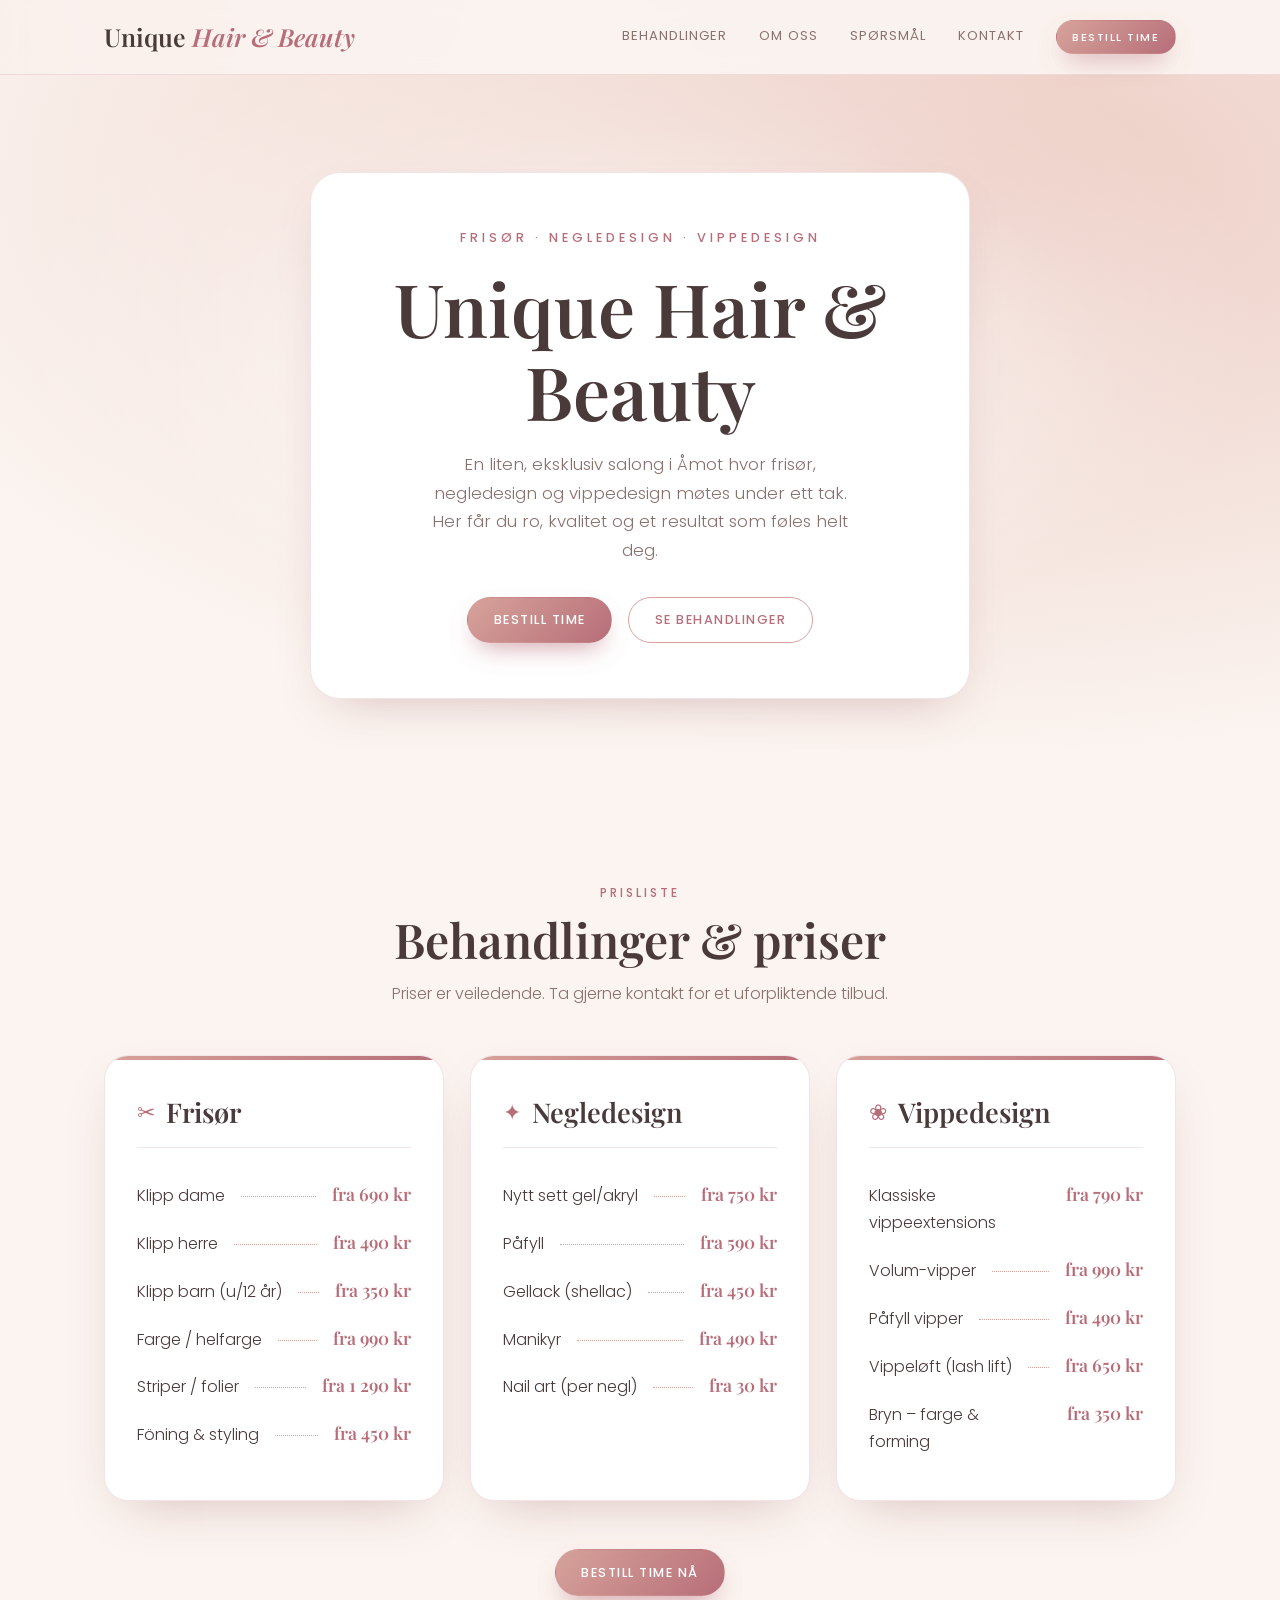
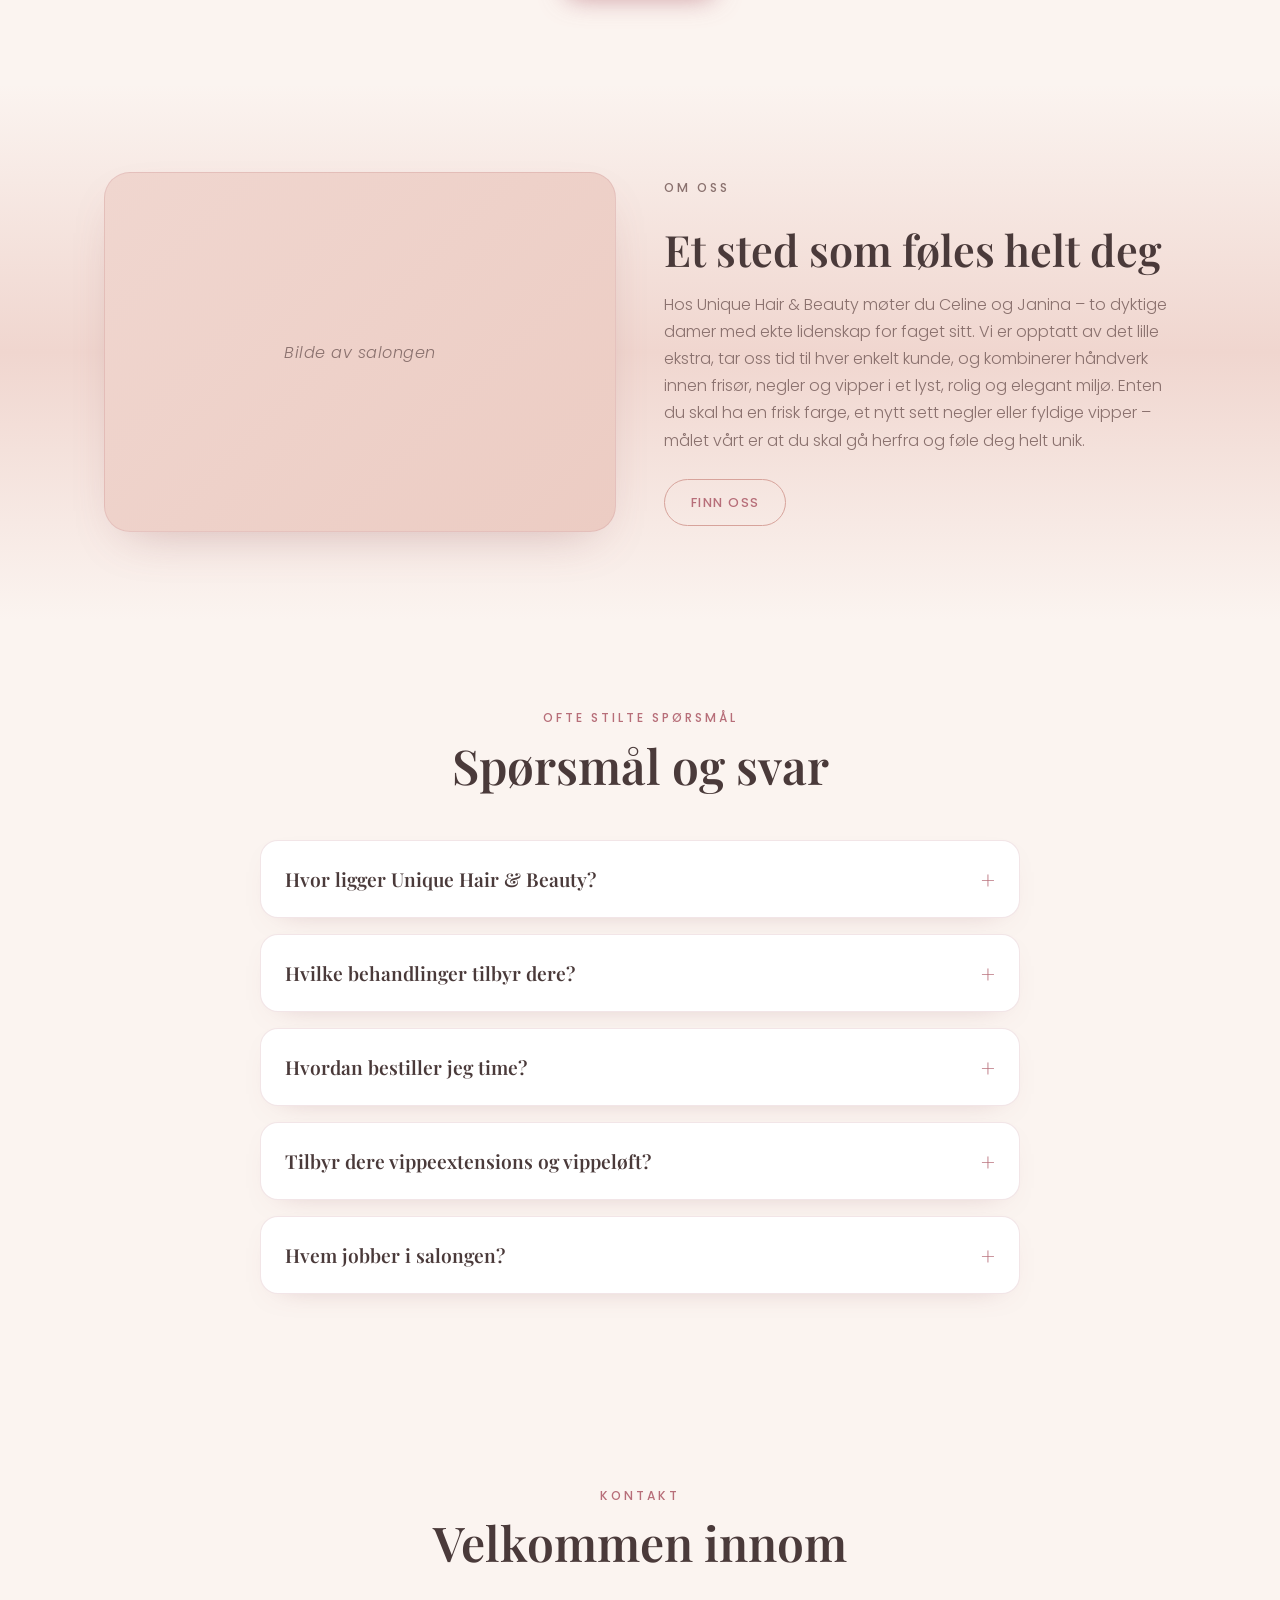
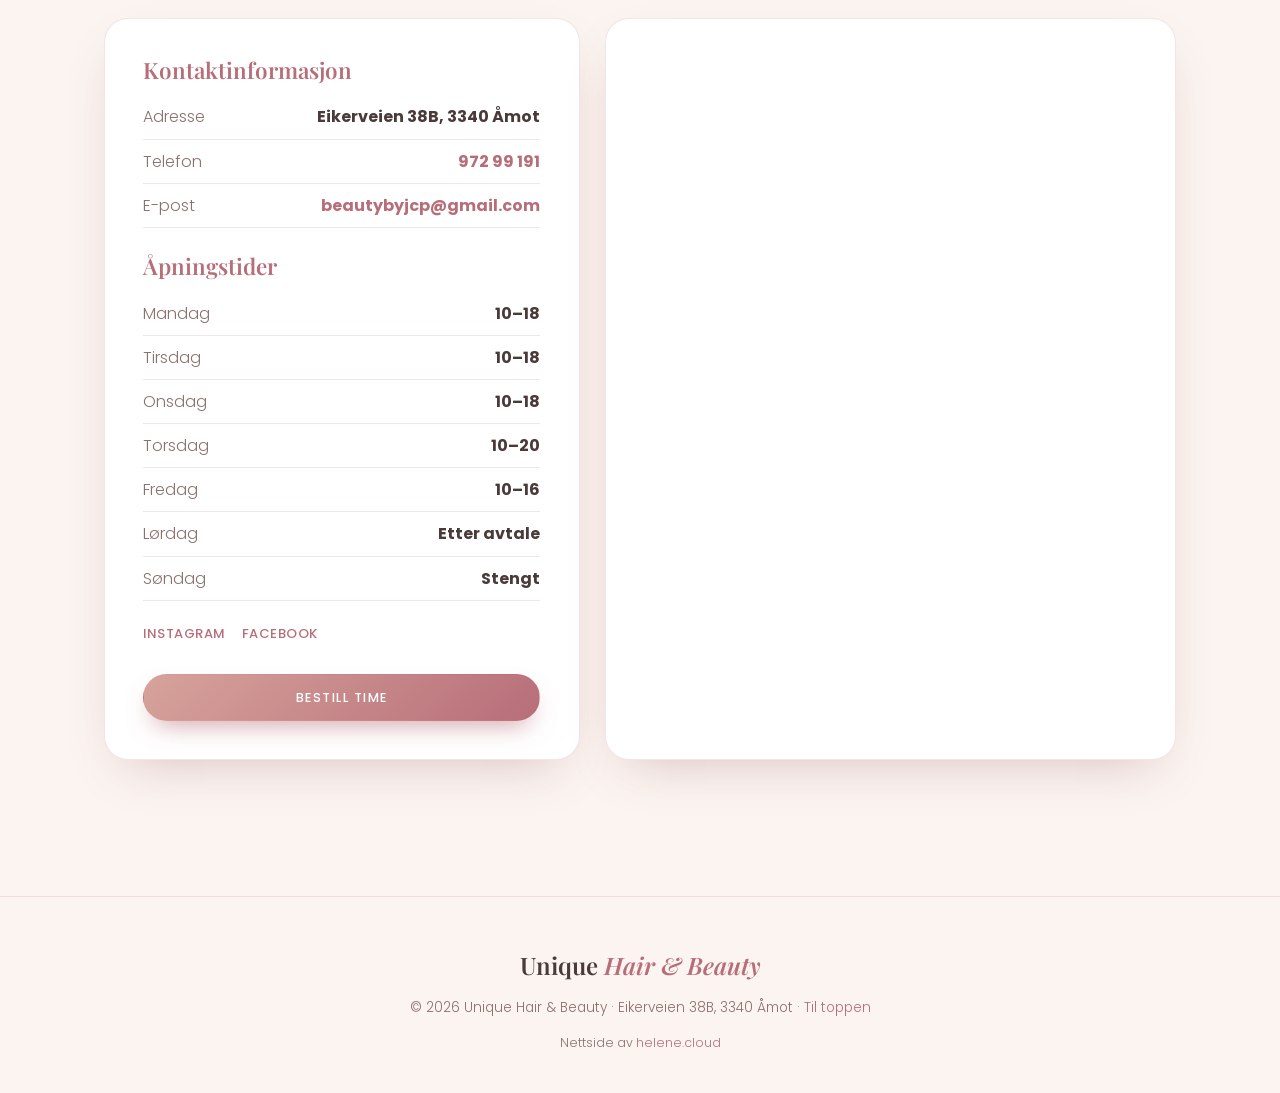
==== design2.html @ 06730786 "Legg til designforslag 2 (Blush & Rose-gold) Alternativt uttrykk: varm/romantisk palett, Playfair Di" ====
<!DOCTYPE html>
<html lang="no">
<head>
  <meta charset="UTF-8" />
  <meta name="viewport" content="width=device-width, initial-scale=1.0" />
  <title>Unique Hair &amp; Beauty – Designforslag 2 (Blush &amp; Rose-gold)</title>
  <meta name="description" content="Designforslag 2 for Unique Hair & Beauty – varm, romantisk stil i blush og rose-gull." />
  <meta name="robots" content="noindex" />
  <meta name="theme-color" content="#b76e79" />

  <!-- Fonter: Playfair Display + Poppins -->
  <link rel="preconnect" href="https://fonts.googleapis.com" />
  <link rel="preconnect" href="https://fonts.gstatic.com" crossorigin />
  <link href="https://fonts.googleapis.com/css2?family=Playfair+Display:ital,wght@0,500;0,600;0,700;1,500&family=Poppins:wght@300;400;500&display=swap" rel="stylesheet" />

  <link rel="icon" type="image/svg+xml" href="assets/favicon.svg" />
  <link rel="stylesheet" href="css/style-blush.css" />
</head>
<body>

  <a href="#hovedinnhold" class="skip-link">Hopp til innhold</a>

  <!-- ===================== NAVIGASJON ===================== -->
  <header class="nav" id="top">
    <div class="nav__inner">
      <a href="#top" class="nav__brand" aria-label="Unique Hair & Beauty – til toppen">
        <span class="nav__brand-text">Unique <em>Hair &amp; Beauty</em></span>
      </a>

      <nav class="nav__links" id="navLinks" aria-label="Hovedmeny">
        <a href="#behandlinger">Behandlinger</a>
        <a href="#om">Om oss</a>
        <a href="#faq">Spørsmål</a>
        <a href="#kontakt">Kontakt</a>
        <a href="#" class="btn btn--gold nav__cta" data-booking>Bestill time</a>
      </nav>

      <button class="nav__toggle" id="navToggle" aria-label="Åpne meny" aria-expanded="false" aria-controls="navLinks">
        <span></span><span></span><span></span>
      </button>
    </div>
  </header>

  <main id="hovedinnhold">

    <!-- ===================== HERO ===================== -->
    <section class="hero" aria-label="Velkommen">
      <div class="hero__overlay"></div>
      <div class="hero__content frost">
        <p class="hero__eyebrow" data-slagord>Frisør · Negledesign · Vippedesign</p>
        <h1 class="hero__title" data-navn>Unique Hair &amp; Beauty</h1>
        <p class="hero__lead" data-kort>En liten, eksklusiv salong i Åmot.</p>
        <div class="hero__actions">
          <a href="#" class="btn btn--gold" data-booking>Bestill time</a>
          <a href="#behandlinger" class="btn btn--ghost">Se behandlinger</a>
        </div>
      </div>
    </section>

    <!-- ===================== BEHANDLINGER & PRISER ===================== -->
    <section class="section" id="behandlinger" aria-labelledby="behandlinger-tittel">
      <div class="section__head">
        <p class="eyebrow">Prisliste</p>
        <h2 id="behandlinger-tittel">Behandlinger &amp; priser</h2>
        <p class="section__sub">Priser er veiledende. Ta gjerne kontakt for et uforpliktende tilbud.</p>
      </div>

      <div class="cards" id="prisCards"></div>

      <div class="section__cta">
        <a href="#" class="btn btn--gold" data-booking>Bestill time nå</a>
      </div>
    </section>

    <!-- ===================== OM OSS ===================== -->
    <section class="section section--alt" id="om" aria-labelledby="om-tittel">
      <div class="om">
        <div class="om__media frost" aria-hidden="true">
          <span class="om__placeholder">Bilde av salongen</span>
        </div>
        <div class="om__text">
          <p class="eyebrow">Om oss</p>
          <h2 id="om-tittel">Et sted som føles helt deg</h2>
          <p data-omoss></p>
          <a href="#kontakt" class="btn btn--ghost">Finn oss</a>
        </div>
      </div>
    </section>

    <!-- ===================== FAQ ===================== -->
    <section class="section" id="faq" aria-labelledby="faq-tittel">
      <div class="section__head">
        <p class="eyebrow">Ofte stilte spørsmål</p>
        <h2 id="faq-tittel">Spørsmål og svar</h2>
      </div>
      <div class="faq">
        <details class="faq__item">
          <summary>Hvor ligger Unique Hair &amp; Beauty?</summary>
          <p>Vi holder til i Eikerveien 38B, 3340 Åmot i Modum kommune.</p>
        </details>
        <details class="faq__item">
          <summary>Hvilke behandlinger tilbyr dere?</summary>
          <p>Vi tilbyr frisør, negledesign og vippedesign – alt under ett tak.</p>
        </details>
        <details class="faq__item">
          <summary>Hvordan bestiller jeg time?</summary>
          <p>Du booker enkelt på nett via <a href="#" data-booking>Timma-siden vår</a>, eller ringer oss på 972 99 191.</p>
        </details>
        <details class="faq__item">
          <summary>Tilbyr dere vippeextensions og vippeløft?</summary>
          <p>Ja. Vi tilbyr både klassiske vippeextensions, volum-vipper, påfyll og vippeløft (lash lift).</p>
        </details>
        <details class="faq__item">
          <summary>Hvem jobber i salongen?</summary>
          <p>Du møter Celine og Janina, som begge har lidenskap for frisør, negler og vipper.</p>
        </details>
      </div>
    </section>

    <!-- ===================== KONTAKT ===================== -->
    <section class="section" id="kontakt" aria-labelledby="kontakt-tittel">
      <div class="section__head">
        <p class="eyebrow">Kontakt</p>
        <h2 id="kontakt-tittel">Velkommen innom</h2>
      </div>

      <div class="kontakt">
        <div class="kontakt__info frost">
          <h3>Kontaktinformasjon</h3>
          <ul class="kontakt__list">
            <li><span>Adresse</span><strong data-adresse>Åmot</strong></li>
            <li><span>Telefon</span><strong><a data-tel href="#">—</a></strong></li>
            <li><span>E-post</span><strong><a data-epost href="#">—</a></strong></li>
          </ul>

          <h3>Åpningstider</h3>
          <ul class="kontakt__hours" id="apningstider"></ul>

          <div class="kontakt__social" id="social"></div>

          <a href="#" class="btn btn--gold kontakt__book" data-booking>Bestill time</a>
        </div>

        <div class="kontakt__map frost">
          <iframe
            title="Kart til Unique Hair & Beauty i Åmot"
            src="https://www.google.com/maps?q=Eikerveien%2038B,%203340%20%C3%85mot&output=embed"
            loading="lazy"
            referrerpolicy="no-referrer-when-downgrade"></iframe>
        </div>
      </div>
    </section>

  </main>

  <!-- ===================== FOOTER ===================== -->
  <footer class="footer">
    <p class="footer__brand">Unique <em>Hair &amp; Beauty</em></p>
    <p class="footer__small">© <span id="year"></span> Unique Hair &amp; Beauty · Eikerveien 38B, 3340 Åmot ·
      <a href="#top">Til toppen</a></p>
    <p class="footer__credit">Nettside av <a href="https://helene.cloud" target="_blank" rel="noopener">helene.cloud</a></p>
  </footer>

  <script src="js/data.js"></script>
  <script src="js/main.js"></script>
</body>
</html>
---- css/style-blush.css ----
/* ============================================================
   UNIQUE HAIR & BEAUTY – DESIGNFORSLAG 2 «Blush & Rose-gold»
   Stemning: varm, romantisk, feminin.
   Palett: blush/rosé · varm krem · rose-gull · myk plomme-tekst
   Fonter: Playfair Display (overskrift) + Poppins (brødtekst)
   Bruker samme HTML-struktur som forslag 1 – kun nytt uttrykk.
   ============================================================ */

:root {
  --cream:      #fbf4f0;
  --blush:      #f5e3dc;
  --blush-deep: #ecccc3;
  --rose:       #b76e79;   /* rose-gull, dyp */
  --rose-soft:  #d7a39b;
  --rose-pale:  #f0d6cf;
  --gold:       #cba76a;
  --ink:        #4a3a3a;   /* varm dyp plomme-brun */
  --ink-soft:   #8a716e;
  --card:       #ffffff;
  --line:       rgba(183, 110, 121, 0.18);
  --shadow:     0 20px 50px -24px rgba(150, 90, 95, 0.40);

  --serif: "Playfair Display", Georgia, serif;
  --sans:  "Poppins", "Helvetica Neue", Arial, sans-serif;

  --maxw: 1120px;
}

* { box-sizing: border-box; margin: 0; padding: 0; }
html { scroll-behavior: smooth; }

body {
  font-family: var(--sans);
  font-weight: 300;
  color: var(--ink);
  line-height: 1.7;
  background:
    radial-gradient(120% 90% at 85% -10%, var(--blush) 0%, transparent 55%),
    radial-gradient(110% 80% at -10% 5%, var(--rose-pale) 0%, transparent 50%),
    var(--cream);
  background-attachment: fixed;
  -webkit-font-smoothing: antialiased;
}

h1, h2, h3 { font-family: var(--serif); font-weight: 600; line-height: 1.12; }
em { font-style: italic; color: var(--rose); }
a { color: inherit; text-decoration: none; }

/* ---- Hopp til innhold ---- */
.skip-link {
  position: absolute; left: 50%; top: -60px; transform: translateX(-50%);
  z-index: 100; padding: .7em 1.4em; border-radius: 0 0 14px 14px;
  background: var(--rose); color: #fff; font-size: .85rem; letter-spacing: .5px;
  transition: top .2s ease;
}
.skip-link:focus { top: 0; }
:focus-visible { outline: 2px solid var(--rose); outline-offset: 3px; border-radius: 6px; }
.noscript { max-width: 700px; margin: 2rem auto; padding: 1.5rem; text-align: center; }
.noscript a { color: var(--rose); }

/* ---- "Kort"-flate (erstatter frost-effekten med myk, solid flate) ---- */
.frost {
  background: var(--card);
  border: 1px solid var(--line);
  box-shadow: var(--shadow);
}

/* ---- Knapper ---- */
.btn {
  display: inline-flex; align-items: center; justify-content: center; gap: .5em;
  padding: .9em 2em; font-family: var(--sans); font-size: .8rem; font-weight: 500;
  letter-spacing: 1.5px; text-transform: uppercase; border-radius: 999px;
  cursor: pointer; border: 1px solid transparent;
  transition: transform .25s ease, box-shadow .25s ease, background .25s ease, color .25s ease;
  white-space: nowrap;
}
.btn--gold {
  background: linear-gradient(135deg, var(--rose-soft), var(--rose));
  color: #fff; box-shadow: 0 12px 26px -10px rgba(183, 110, 121, 0.7);
}
.btn--gold:hover { transform: translateY(-2px); box-shadow: 0 18px 32px -12px rgba(183, 110, 121, 0.8); }
.btn--ghost { background: transparent; color: var(--rose); border-color: var(--rose-soft); }
.btn--ghost:hover { background: var(--rose); color: #fff; border-color: var(--rose); }

/* ---- Seksjoner ---- */
.eyebrow { font-size: .76rem; letter-spacing: 3px; text-transform: uppercase; color: var(--rose); margin-bottom: .6rem; font-weight: 500; }
.section { max-width: var(--maxw); margin: 0 auto; padding: 5.5rem 1.5rem; }
.section--alt { max-width: none; background: linear-gradient(180deg, transparent, var(--rose-pale), transparent); }
.section__head { text-align: center; max-width: 620px; margin: 0 auto 3rem; }
.section__head h2 { font-size: clamp(2rem, 4vw, 3rem); }
.section__sub { color: var(--ink-soft); margin-top: .8rem; }
.section__cta { text-align: center; margin-top: 3rem; }

/* ---- NAV ---- */
.nav {
  position: sticky; top: 0; z-index: 50;
  background: rgba(251, 244, 240, 0.85);
  -webkit-backdrop-filter: blur(10px); backdrop-filter: blur(10px);
  border-bottom: 1px solid var(--line);
}
.nav__inner { max-width: var(--maxw); margin: 0 auto; display: flex; align-items: center; justify-content: space-between; padding: 1rem 1.5rem; }
.nav__brand-text { font-family: var(--serif); font-size: 1.55rem; font-weight: 600; }
.nav__brand-text em { color: var(--rose); }
.nav__logo { height: 46px; width: auto; display: block; }
.nav__links { display: flex; align-items: center; gap: 2rem; }
.nav__links a:not(.btn) { font-size: .82rem; letter-spacing: 1px; text-transform: uppercase; color: var(--ink-soft); position: relative; padding-bottom: 2px; font-weight: 400; }
.nav__links a:not(.btn)::after { content: ""; position: absolute; left: 0; bottom: -2px; height: 1px; width: 0; background: var(--rose); transition: width .3s ease; }
.nav__links a:not(.btn):hover { color: var(--rose); }
.nav__links a:not(.btn):hover::after { width: 100%; }
.nav__cta { padding: .6em 1.4em; font-size: .7rem; }
.nav__toggle { display: none; background: none; border: 0; cursor: pointer; padding: 8px; }
.nav__toggle span { display: block; width: 24px; height: 2px; background: var(--ink); margin: 5px 0; transition: .3s; }

/* ---- HERO ---- */
.hero {
  position: relative; min-height: 80vh; display: flex; align-items: center; justify-content: center;
  padding: 4rem 1.5rem; overflow: hidden;
  background:
    radial-gradient(70% 65% at 50% 35%, rgba(255,255,255,.6), transparent 70%),
    radial-gradient(90% 80% at 75% 15%, var(--blush-deep), transparent),
    var(--cream);
}
.hero__overlay { position: absolute; inset: 0; background: radial-gradient(55% 55% at 50% 45%, rgba(255,255,255,.45), transparent 70%); pointer-events: none; }
.hero__content { position: relative; text-align: center; padding: 3.4rem 2.8rem; border-radius: 30px; max-width: 660px; }
.hero__eyebrow { font-size: .8rem; letter-spacing: 4px; text-transform: uppercase; color: var(--rose); margin-bottom: 1.1rem; font-weight: 500; }
.hero__title { font-size: clamp(2.6rem, 7vw, 4.6rem); }
.hero__lead { color: var(--ink-soft); margin: 1.2rem auto 2rem; max-width: 440px; font-size: 1.05rem; }
.hero__actions { display: flex; gap: 1rem; justify-content: center; flex-wrap: wrap; }

/* ---- KORT / PRISER ---- */
.cards { display: grid; grid-template-columns: repeat(auto-fit, minmax(280px, 1fr)); gap: 1.6rem; }
.card {
  background: var(--card); border: 1px solid var(--line); box-shadow: var(--shadow);
  border-radius: 24px; padding: 2.3rem 2rem; position: relative; overflow: hidden;
  transition: transform .3s ease, box-shadow .3s ease;
}
.card::before { content: ""; position: absolute; top: 0; left: 0; right: 0; height: 4px; background: linear-gradient(90deg, var(--rose-soft), var(--rose)); }
.card:hover { transform: translateY(-5px); box-shadow: 0 26px 56px -22px rgba(150, 90, 95, 0.5); }
.card__head { display: flex; align-items: center; gap: .7rem; margin-bottom: 1.4rem; padding-bottom: 1rem; border-bottom: 1px solid var(--line); }
.card__icon { font-size: 1.4rem; color: var(--rose); }
.card__title { font-size: 1.7rem; }
.price { display: flex; justify-content: space-between; align-items: baseline; gap: 1rem; padding: .55rem 0; }
.price__name { color: var(--ink); }
.price__dots { flex: 1; border-bottom: 1px dotted var(--rose-soft); transform: translateY(-4px); }
.price__amount { font-family: var(--serif); font-weight: 600; font-size: 1.1rem; color: var(--rose); white-space: nowrap; }

/* ---- OM OSS ---- */
.om { max-width: var(--maxw); margin: 0 auto; padding: 0 1.5rem; display: grid; grid-template-columns: 1fr 1fr; gap: 3rem; align-items: center; }
.om__media { border-radius: 26px; min-height: 360px; display: flex; align-items: center; justify-content: center; background: linear-gradient(135deg, var(--rose-pale), var(--blush-deep)); overflow: hidden; }
.om__media img { width: 100%; height: 100%; object-fit: cover; }
.om__placeholder { color: var(--ink-soft); font-style: italic; letter-spacing: .5px; }
.om__text h2 { font-size: clamp(1.9rem, 3.5vw, 2.7rem); margin: .3rem 0 1.1rem; }
.om__text p { color: var(--ink-soft); margin-bottom: 1.6rem; }

/* ---- FAQ ---- */
.faq { max-width: 760px; margin: 0 auto; }
.faq__item { background: var(--card); border: 1px solid var(--line); border-radius: 18px; margin-bottom: 1rem; overflow: hidden; box-shadow: 0 10px 30px -22px rgba(150,90,95,.5); }
.faq__item summary { cursor: pointer; list-style: none; padding: 1.1rem 1.5rem; font-family: var(--serif); font-weight: 600; font-size: 1.2rem; color: var(--ink); display: flex; justify-content: space-between; align-items: center; gap: 1rem; }
.faq__item summary::-webkit-details-marker { display: none; }
.faq__item summary::after { content: "+"; color: var(--rose); font-size: 1.5rem; transition: transform .25s ease; }
.faq__item[open] summary::after { transform: rotate(45deg); }
.faq__item p { padding: 0 1.5rem 1.3rem; color: var(--ink-soft); margin: 0; }

/* ---- KONTAKT ---- */
.kontakt { max-width: var(--maxw); margin: 0 auto; display: grid; grid-template-columns: 1fr 1.2fr; gap: 1.6rem; }
.kontakt__info { border-radius: 24px; padding: 2.4rem; }
.kontakt__info h3 { font-size: 1.4rem; margin: 1.6rem 0 .8rem; color: var(--rose); }
.kontakt__info h3:first-child { margin-top: 0; }
.kontakt__list li, .kontakt__hours li { display: flex; justify-content: space-between; gap: 1rem; padding: .5rem 0; border-bottom: 1px solid var(--line); }
.kontakt__list span, .kontakt__hours span { color: var(--ink-soft); }
.kontakt__list a { color: var(--rose); }
.kontakt__social { display: flex; gap: 1rem; margin-top: 1.4rem; }
.kontakt__social a { color: var(--rose); font-size: .82rem; letter-spacing: .5px; text-transform: uppercase; font-weight: 500; }
.kontakt__book { margin-top: 1.8rem; width: 100%; }
.kontakt__map { border-radius: 24px; overflow: hidden; min-height: 420px; }
.kontakt__map iframe { width: 100%; height: 100%; min-height: 420px; border: 0; display: block; }

/* ---- FOOTER ---- */
.footer { text-align: center; padding: 3rem 1.5rem 2.5rem; border-top: 1px solid var(--line); margin-top: 3rem; }
.footer__brand { font-family: var(--serif); font-weight: 600; font-size: 1.5rem; }
.footer__brand em { color: var(--rose); }
.footer__small { color: var(--ink-soft); font-size: .85rem; margin-top: .6rem; }
.footer__small a { color: var(--rose); }
.footer__credit { font-size: .78rem; color: var(--ink-soft); margin-top: .8rem; }
.footer__credit a { color: var(--rose); }

/* ---- Redusert bevegelse ---- */
@media (prefers-reduced-motion: reduce) {
  * { animation-duration: .001ms !important; transition-duration: .001ms !important; scroll-behavior: auto !important; }
}

/* ---- RESPONSIV ---- */
@media (max-width: 820px) {
  .nav__toggle { display: block; }
  .nav__links {
    position: absolute; top: 100%; right: 0; left: 0; flex-direction: column; align-items: stretch; gap: 0;
    background: rgba(251, 244, 240, 0.98);
    -webkit-backdrop-filter: blur(10px); backdrop-filter: blur(10px);
    padding: 1rem 1.5rem 1.5rem; border-bottom: 1px solid var(--line);
    transform: translateY(-12px); opacity: 0; pointer-events: none; transition: .25s;
  }
  .nav__links.open { transform: translateY(0); opacity: 1; pointer-events: auto; }
  .nav__links a:not(.btn) { padding: .9rem 0; border-bottom: 1px solid var(--line); }
  .nav__cta { margin-top: .8rem; text-align: center; }
  .om { grid-template-columns: 1fr; }
  .kontakt { grid-template-columns: 1fr; }
}
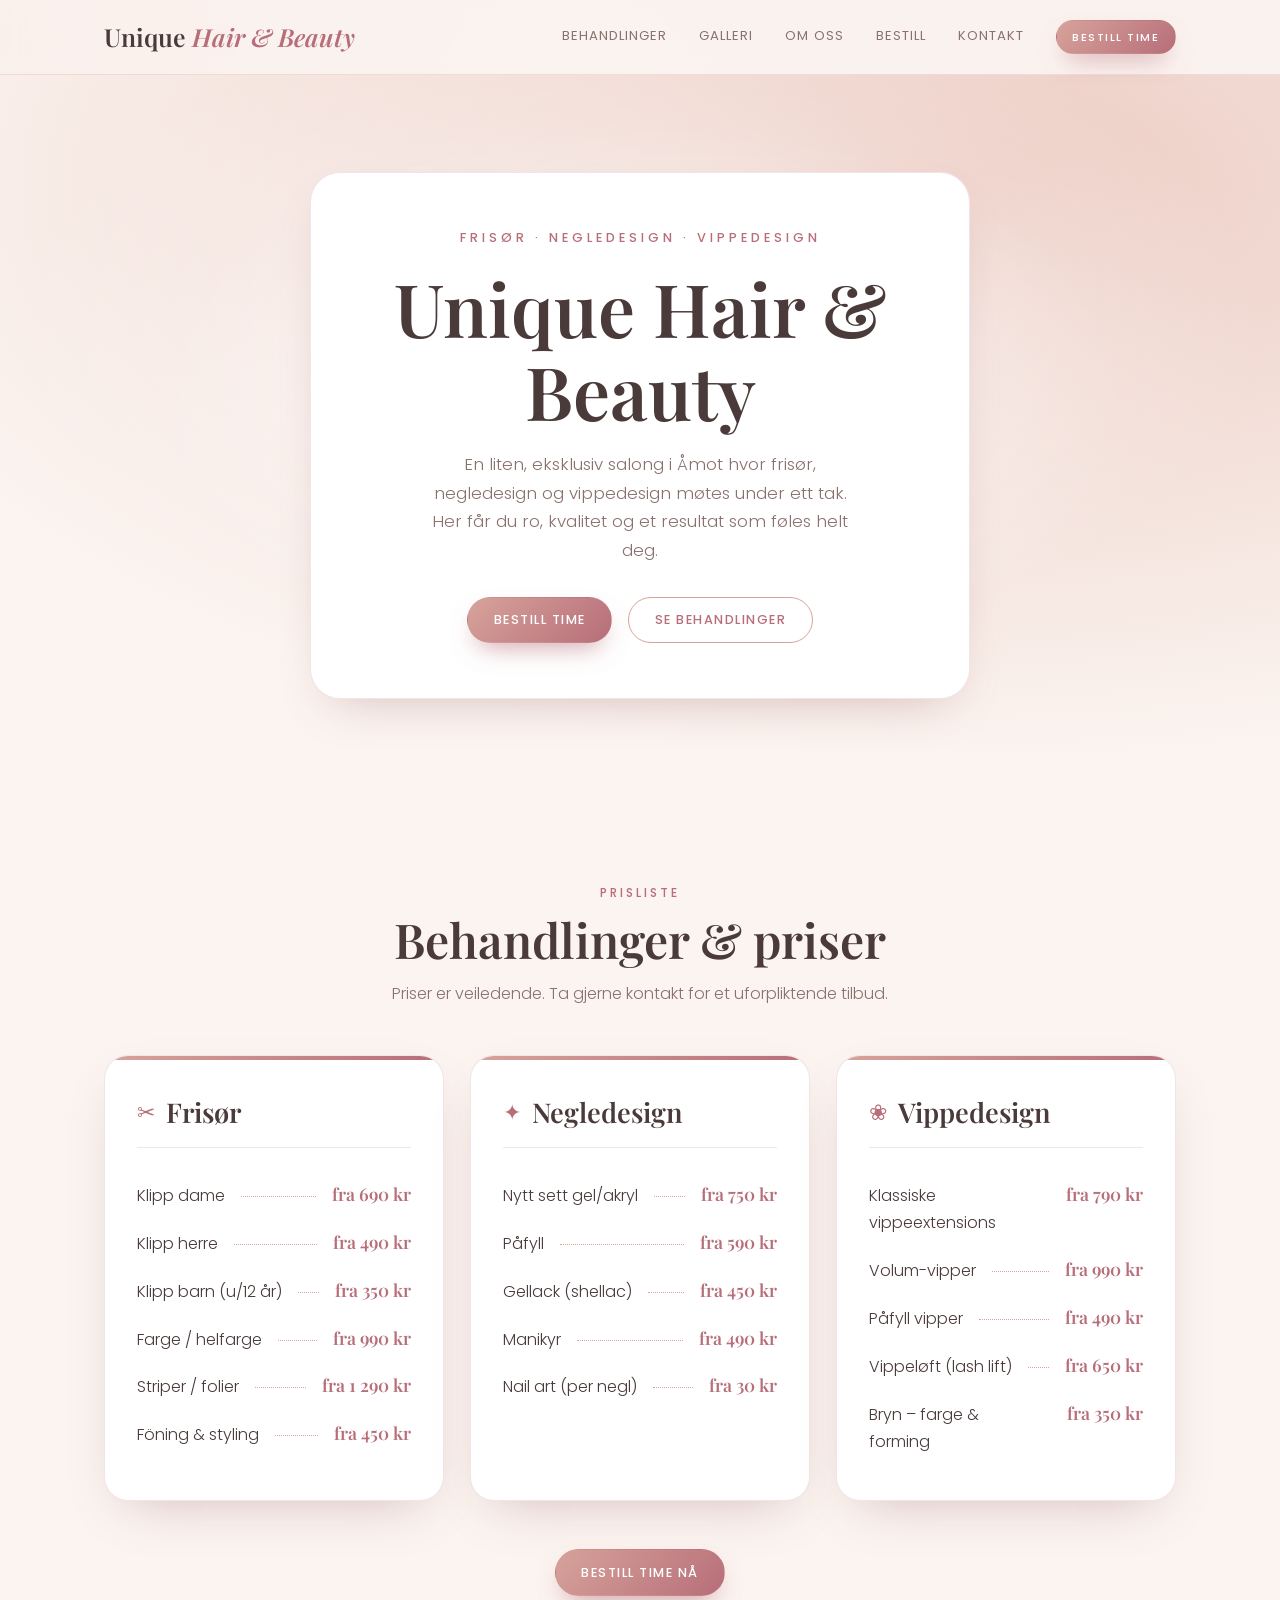
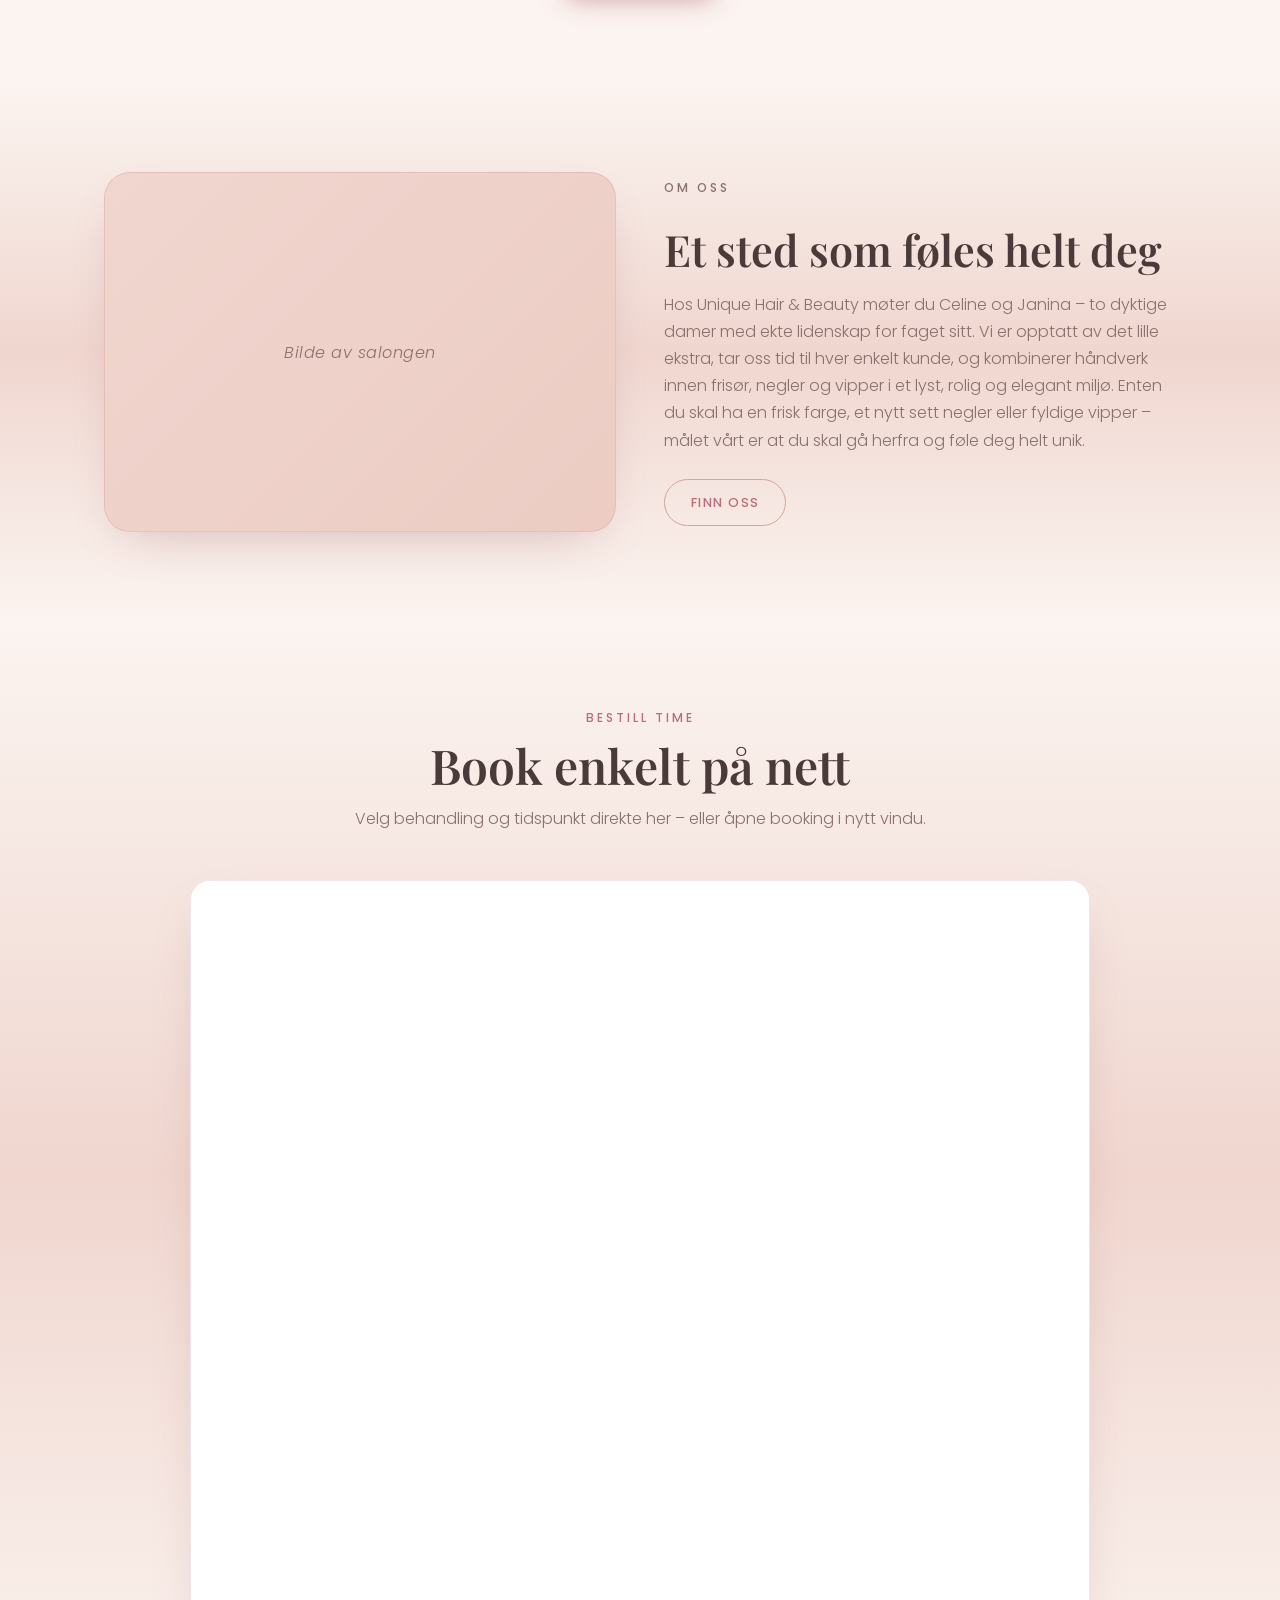
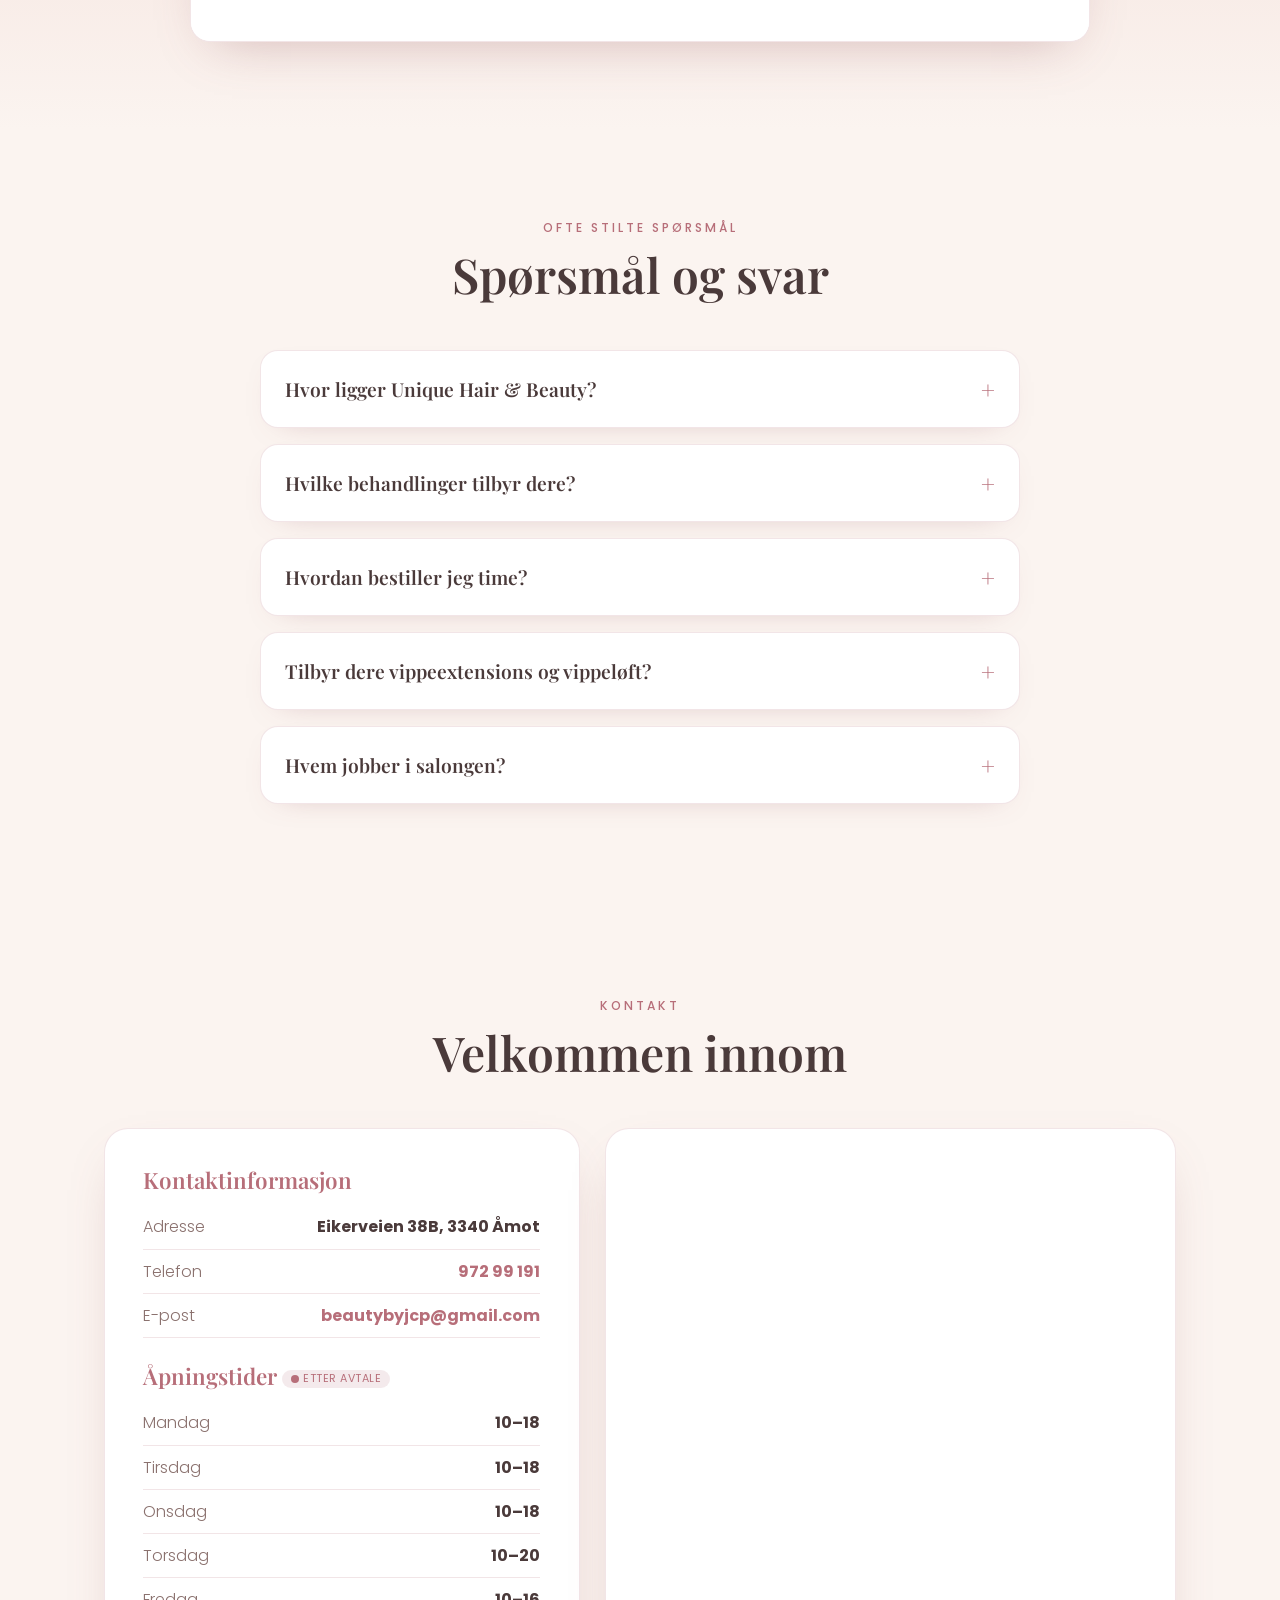
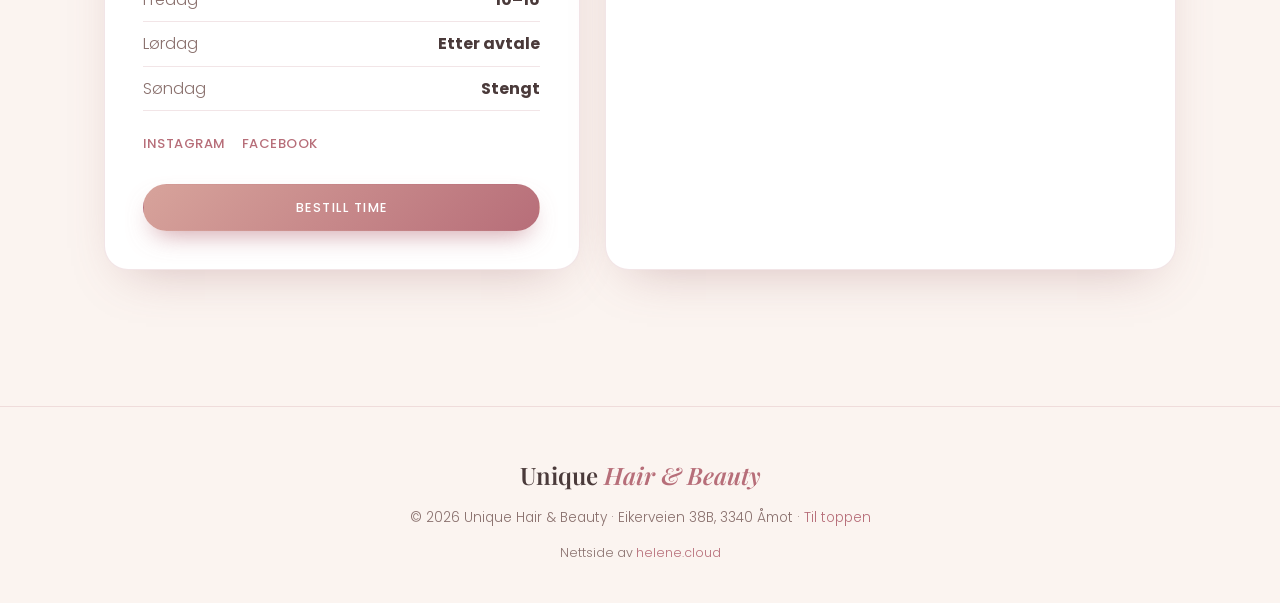
==== commit 4a45417c: "Unique: bildegalleri, inline Timma-booking og «åpent nå»-indikator Co-Authored-By: Claude Opus 4.8 <" ====
--- a/design2.html
+++ b/design2.html
@@ -29,8 +29,9 @@
 
       <nav class="nav__links" id="navLinks" aria-label="Hovedmeny">
         <a href="#behandlinger">Behandlinger</a>
+        <a href="#galleri">Galleri</a>
         <a href="#om">Om oss</a>
-        <a href="#faq">Spørsmål</a>
+        <a href="#bestill">Bestill</a>
         <a href="#kontakt">Kontakt</a>
         <a href="#" class="btn btn--gold nav__cta" data-booking>Bestill time</a>
       </nav>
@@ -87,6 +88,25 @@
       </div>
     </section>
 
+    <!-- ===================== GALLERI ===================== -->
+    <section class="section" id="galleri" aria-labelledby="galleri-tittel" hidden>
+      <div class="section__head">
+        <p class="eyebrow">Galleri</p>
+        <h2 id="galleri-tittel">Litt av det vi lager</h2>
+      </div>
+      <div class="galleri" id="galleriGrid"></div>
+    </section>
+
+    <!-- ===================== BESTILL (inline Timma) ===================== -->
+    <section class="section section--alt" id="bestill" aria-labelledby="bestill-tittel">
+      <div class="section__head">
+        <p class="eyebrow">Bestill time</p>
+        <h2 id="bestill-tittel">Book enkelt på nett</h2>
+        <p class="section__sub">Velg behandling og tidspunkt direkte her – eller <a href="#" data-booking>åpne booking i nytt vindu</a>.</p>
+      </div>
+      <div class="booking-embed frost" id="bookingEmbed"></div>
+    </section>
+
     <!-- ===================== FAQ ===================== -->
     <section class="section" id="faq" aria-labelledby="faq-tittel">
       <div class="section__head">
@@ -133,7 +153,7 @@
             <li><span>E-post</span><strong><a data-epost href="#">—</a></strong></li>
           </ul>
 
-          <h3>Åpningstider</h3>
+          <h3>Åpningstider <span id="aapentNaa" class="status-badge"></span></h3>
           <ul class="kontakt__hours" id="apningstider"></ul>
 
           <div class="kontakt__social" id="social"></div>
--- a/css/style-blush.css
+++ b/css/style-blush.css
@@ -174,6 +174,24 @@
 .kontakt__book { margin-top: 1.8rem; width: 100%; }
 .kontakt__map { border-radius: 24px; overflow: hidden; min-height: 420px; }
 .kontakt__map iframe { width: 100%; height: 100%; min-height: 420px; border: 0; display: block; }
+
+/* ---- GALLERI ---- */
+.galleri { display: grid; grid-template-columns: repeat(auto-fill, minmax(180px, 1fr)); gap: .9rem; max-width: var(--maxw); margin: 0 auto; }
+.galleri__item { display: block; aspect-ratio: 1 / 1; border-radius: 18px; overflow: hidden; border: 1px solid var(--line); box-shadow: var(--shadow); }
+.galleri__item img { width: 100%; height: 100%; object-fit: cover; transition: transform .4s ease; }
+.galleri__item:hover img { transform: scale(1.06); }
+
+/* ---- INLINE BOOKING ---- */
+.booking-embed { max-width: 900px; margin: 0 auto; border-radius: 20px; overflow: hidden; min-height: 600px; border: 1px solid var(--line); }
+.booking-embed iframe { width: 100%; height: 760px; border: 0; display: block; background: #fff; }
+
+/* ---- ÅPENT NÅ-BADGE ---- */
+.status-badge { display: inline-flex; align-items: center; gap: .45em; font-family: var(--sans); font-size: .68rem; font-weight: 400; letter-spacing: .5px; text-transform: uppercase; padding: .28em .75em; border-radius: 999px; vertical-align: middle; }
+.status-badge .status-dot { width: 8px; height: 8px; border-radius: 50%; display: inline-block; }
+.status-badge.is-open { background: rgba(54, 163, 90, .14); color: #2f7a44; }
+.status-badge.is-open .status-dot { background: #36a35a; box-shadow: 0 0 0 3px rgba(54, 163, 90, .2); }
+.status-badge.is-closed { background: rgba(176, 110, 121, .14); color: var(--rose); }
+.status-badge.is-closed .status-dot { background: var(--rose); }
 
 /* ---- FOOTER ---- */
 .footer { text-align: center; padding: 3rem 1.5rem 2.5rem; border-top: 1px solid var(--line); margin-top: 3rem; }
